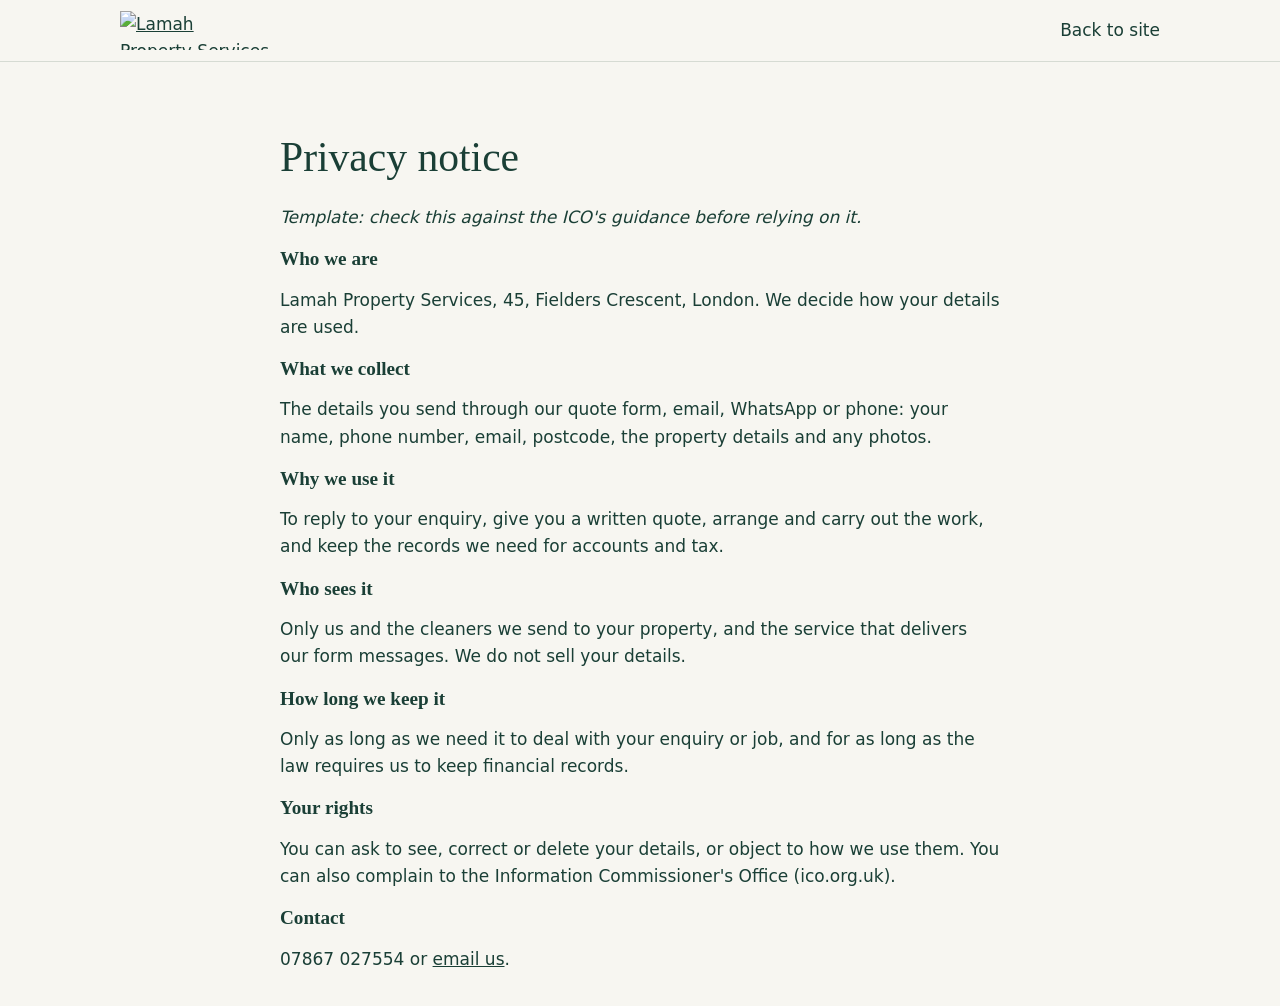
==== privacy.html @ 09824ab2 "Add files via upload" ====
<!DOCTYPE html>
<html lang="en-GB"><head><meta charset="utf-8"><meta name="viewport" content="width=device-width, initial-scale=1">
<title>Privacy notice | Lamah Property Services</title><link rel="stylesheet" href="style.css"></head>
<body><header class="top"><div class="in"><a href="index.html" class="brand"><img src="assets/logo.svg" alt="Lamah Property Services" width="150" height="39"></a><nav><a href="index.html">Back to site</a></nav></div></header>
<main class="in sec" style="max-width:760px"><h1 style="font-size:2.6rem">Privacy notice</h1>
<p><em>Template: check this against the ICO's guidance before relying on it.</em></p>
<h3>Who we are</h3><p>Lamah Property Services, 45, Fielders Crescent, London. We decide how your details are used.</p>
<h3>What we collect</h3><p>The details you send through our quote form, email, WhatsApp or phone: your name, phone number, email, postcode, the property details and any photos.</p>
<h3>Why we use it</h3><p>To reply to your enquiry, give you a written quote, arrange and carry out the work, and keep the records we need for accounts and tax.</p>
<h3>Who sees it</h3><p>Only us and the cleaners we send to your property, and the service that delivers our form messages. We do not sell your details.</p>
<h3>How long we keep it</h3><p>Only as long as we need it to deal with your enquiry or job, and for as long as the law requires us to keep financial records.</p>
<h3>Your rights</h3><p>You can ask to see, correct or delete your details, or object to how we use them. You can also complain to the Information Commissioner's Office (ico.org.uk).</p>
<h3>Contact</h3><p>07867 027554 or <a data-mail="Privacy request">email us</a>.</p></main>
<script>const EMAIL="contact@lamahservices.com";document.querySelectorAll("[data-mail]").forEach(e=>e.href="mailto:"+EMAIL+"?subject="+encodeURIComponent(e.dataset.mail));</script></body></html>
---- style.css ----
:root{--g:#1A3F36;--c:#F7F6F1;--t:#E8EBE5;--m:#55706A}
*{box-sizing:border-box}html{scroll-behavior:smooth;scroll-padding-top:84px}
body{margin:0;background:var(--c);color:var(--g);font:400 1.0625rem/1.6 "DM Sans",system-ui,sans-serif;padding-bottom:env(safe-area-inset-bottom)}
h1,h2,h3{font-family:Lora,Georgia,serif;font-weight:500;line-height:1.12;margin:0 0 .55em}
h1{font-size:clamp(2.6rem,7vw,4.6rem);max-width:13ch}h2{font-size:clamp(1.8rem,4vw,2.6rem)}h3{font-size:1.2rem;font-weight:600}
a{color:inherit}:focus-visible{outline:3px solid var(--g);outline-offset:3px}
.in{max-width:1080px;margin:0 auto;padding:0 1.25rem}.sec{padding-top:4.5rem;padding-bottom:1rem}
.top{position:sticky;top:0;z-index:5;background:rgba(247,246,241,.94);backdrop-filter:blur(8px);border-bottom:1px solid #d6dbd3}
.top .in{display:flex;align-items:center;justify-content:space-between;gap:1rem;padding-top:.7rem;padding-bottom:.7rem}
.brand img{display:block;height:auto}nav{display:flex;align-items:center;gap:1.3rem;font-weight:500}nav a{text-decoration:none}nav a:not(.btn):hover{text-decoration:underline}
.btn{display:inline-block;padding:.85rem 1.5rem;border-radius:999px;background:var(--g);color:var(--c);text-decoration:none;font:600 1rem "DM Sans",sans-serif;border:2px solid var(--g);cursor:pointer}
.btn.sm{padding:.45rem 1.1rem}.btn.ghost{background:transparent;color:var(--g)}.btn.light{background:var(--c);color:var(--g);border-color:var(--c)}.btn:hover{opacity:.88}
.actions{display:flex;gap:.8rem;flex-wrap:wrap}
.hero{display:grid;grid-template-columns:1.25fr 1fr;gap:3.5rem;align-items:center;padding-top:4rem;padding-bottom:4.5rem}
.lead{font-size:1.25rem;max-width:36ch}
.check{background:var(--t);border-radius:14px;padding:1.7rem 1.9rem;border-left:6px solid var(--g)}
.check h2{font-size:1.4rem}.check ul{list-style:none;margin:0 0 1rem;padding:0}
.check li{position:relative;padding:.5rem 0 .5rem 2.1rem;border-bottom:1px solid #cdd3ca}
.check li::before{content:"";position:absolute;left:.25rem;top:.7rem;width:.55rem;height:1.05rem;border:solid var(--g);border-width:0 3px 3px 0;transform:rotate(40deg);opacity:0;animation:tk .35s forwards}
.check li:nth-child(1)::before{animation-delay:.5s}.check li:nth-child(2)::before{animation-delay:.9s}.check li:nth-child(3)::before{animation-delay:1.3s}.check li:nth-child(4)::before{animation-delay:1.7s}.check li:nth-child(5)::before{animation-delay:2.1s}.check li:nth-child(6)::before{animation-delay:2.5s}
@keyframes tk{to{opacity:1}}
.check p{margin:0;color:var(--m);font-size:.95rem}
.band{background:var(--g);color:var(--c)}.three{display:grid;grid-template-columns:repeat(3,1fr);gap:2rem;padding-top:2.4rem;padding-bottom:2.4rem}
.three p{margin:0;opacity:.92}.three strong{display:block;font:600 1.6rem Lora,serif;margin-bottom:.2rem;opacity:1}
.intro{max-width:60ch;color:var(--m)}
.cards{list-style:none;margin:1.8rem 0 0;padding:0;display:grid;grid-template-columns:repeat(auto-fit,minmax(300px,1fr));gap:1rem}
.cards li{background:var(--t);padding:1.3rem 1.5rem;border-radius:12px}.cards h3{margin-bottom:.3rem}
.est{background:var(--t);margin-top:4.5rem}.est .sec{padding-bottom:4.5rem;padding-top:4rem}
.est-grid{display:grid;grid-template-columns:1.2fr 1fr;gap:2rem;margin-top:1.8rem}
#calc{display:grid;gap:1rem}label{display:grid;gap:.35rem;font-weight:500}
select,input:not([type=checkbox]),textarea{font:inherit;padding:.75rem .9rem;border:1.5px solid var(--g);border-radius:8px;background:var(--c);color:var(--g);width:100%}
.result{background:var(--g);color:var(--c);border-radius:14px;padding:1.8rem;align-self:start}
.result .small{font-size:.92rem;opacity:.85;margin:0 0 .6rem}.big{font:600 3.2rem/1 Lora,serif;margin:0 0 .8rem}
#lines{list-style:none;padding:0;margin:0 0 1rem}#lines li{display:flex;justify-content:space-between;padding:.35rem 0;border-bottom:1px solid rgba(247,246,241,.25)}
.tables{display:grid;grid-template-columns:1fr 1fr;gap:2rem;margin:1.5rem 0 2rem}
table{width:100%;border-collapse:collapse;border-top:2px solid var(--g);border-bottom:1px solid var(--g)}
td{padding:.6rem .8rem}td:last-child{text-align:right;font-weight:600}tr:nth-child(odd){background:var(--t)}td small{display:block;color:var(--m);font-weight:400}
.note{color:var(--m);max-width:70ch;margin-top:1.2rem;font-size:.97rem}
.steps{padding-left:1.4rem;max-width:60ch}.steps li{padding:.35rem 0 .35rem .4rem}
details{border-top:1px solid var(--g);padding:1rem 0;max-width:760px}details:last-of-type{border-bottom:1px solid var(--g)}
summary{font:600 1.15rem Lora,serif;cursor:pointer}details p{margin:.7rem 0 0;color:var(--m)}
.quote{background:var(--g);color:var(--c);margin-top:4.5rem}.quote .sec{padding-bottom:4.5rem}.quote .intro{color:#c9d3cd}
.grid2{display:grid;grid-template-columns:1fr 1fr;gap:1rem;margin-bottom:1rem}.quote form{display:grid;gap:1rem;max-width:760px}
.quote select,.quote input:not([type=checkbox]),.quote textarea{background:var(--c)}
.consent{display:flex;gap:.6rem;align-items:flex-start;font-weight:400;font-size:.95rem}.consent input{width:auto;margin-top:.3rem}
.hp{position:absolute;left:-9999px}#status{margin:0;min-height:1.5em}.direct{margin-top:2rem}
footer{display:flex;justify-content:space-between;gap:1rem;flex-wrap:wrap;padding-top:1.5rem;padding-bottom:5rem;color:var(--m);font-size:.92rem}
.mbar{display:none}
@media(max-width:800px){.hero,.est-grid,.tables,.three,.grid2{grid-template-columns:1fr}.hero{gap:2rem;padding-top:2.5rem}nav a:not(.btn){display:none}
.mbar{display:grid;grid-template-columns:repeat(3,1fr);position:fixed;bottom:0;left:0;right:0;background:var(--g);z-index:6}.mbar a{color:var(--c);text-align:center;padding:.9rem;text-decoration:none;font-weight:600;border-left:1px solid rgba(247,246,241,.3)}}
@media(prefers-reduced-motion:reduce){html{scroll-behavior:auto}.check li::before{animation:none;opacity:1}}
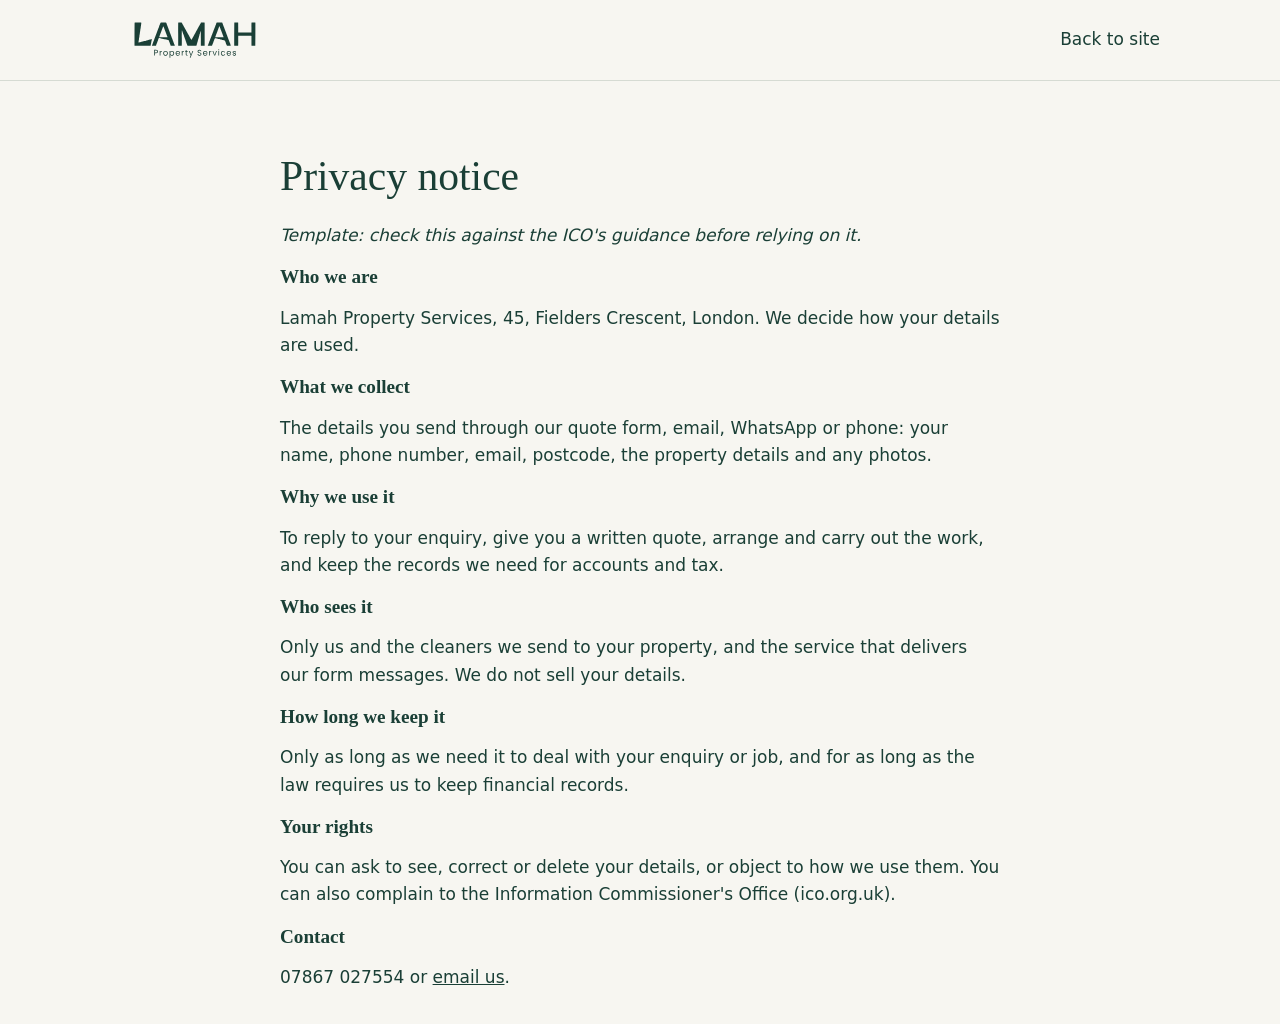
==== commit c48def31: "Update privacy.html" ====
--- a/privacy.html
+++ b/privacy.html
@@ -1,7 +1,7 @@
 <!DOCTYPE html>
 <html lang="en-GB"><head><meta charset="utf-8"><meta name="viewport" content="width=device-width, initial-scale=1">
 <title>Privacy notice | Lamah Property Services</title><link rel="stylesheet" href="style.css"></head>
-<body><header class="top"><div class="in"><a href="index.html" class="brand"><img src="assets/logo.svg" alt="Lamah Property Services" width="150" height="39"></a><nav><a href="index.html">Back to site</a></nav></div></header>
+<body><header class="top"><div class="in"><a href="index.html" class="brand"><img src="logo.svg" alt="Lamah Property Services" width="150" height="39"></a><nav><a href="index.html">Back to site</a></nav></div></header>
 <main class="in sec" style="max-width:760px"><h1 style="font-size:2.6rem">Privacy notice</h1>
 <p><em>Template: check this against the ICO's guidance before relying on it.</em></p>
 <h3>Who we are</h3><p>Lamah Property Services, 45, Fielders Crescent, London. We decide how your details are used.</p>
--- a/style.css
+++ b/style.css
@@ -8,27 +8,43 @@
 .top{position:sticky;top:0;z-index:5;background:rgba(247,246,241,.94);backdrop-filter:blur(8px);border-bottom:1px solid #d6dbd3}
 .top .in{display:flex;align-items:center;justify-content:space-between;gap:1rem;padding-top:.7rem;padding-bottom:.7rem}
 .brand img{display:block;height:auto}nav{display:flex;align-items:center;gap:1.3rem;font-weight:500}nav a{text-decoration:none}nav a:not(.btn):hover{text-decoration:underline}
-.btn{display:inline-block;padding:.85rem 1.5rem;border-radius:999px;background:var(--g);color:var(--c);text-decoration:none;font:600 1rem "DM Sans",sans-serif;border:2px solid var(--g);cursor:pointer}
-.btn.sm{padding:.45rem 1.1rem}.btn.ghost{background:transparent;color:var(--g)}.btn.light{background:var(--c);color:var(--g);border-color:var(--c)}.btn:hover{opacity:.88}
+.btn{display:inline-block;padding:.85rem 1.5rem;border-radius:999px;background:var(--g);color:var(--c);text-decoration:none;font:600 1rem "DM Sans",sans-serif;border:2px solid var(--g);cursor:pointer;transition:transform .15s,opacity .15s}
+.btn.sm{padding:.45rem 1.1rem}.btn.ghost{background:transparent;color:var(--g)}.btn.light{background:var(--c);color:var(--g);border-color:var(--c)}.btn:hover{opacity:.9;transform:translateY(-1px)}
 .actions{display:flex;gap:.8rem;flex-wrap:wrap}
 .hero{display:grid;grid-template-columns:1.25fr 1fr;gap:3.5rem;align-items:center;padding-top:4rem;padding-bottom:4.5rem}
 .lead{font-size:1.25rem;max-width:36ch}
 .check{background:var(--t);border-radius:14px;padding:1.7rem 1.9rem;border-left:6px solid var(--g)}
-.check h2{font-size:1.4rem}.check ul{list-style:none;margin:0 0 1rem;padding:0}
+.tabs{display:flex;gap:.5rem;margin-bottom:1rem;border-bottom:1px solid #cdd3ca;padding-bottom:.75rem}
+.tab{background:transparent;border:none;font:600 .95rem "DM Sans",sans-serif;color:var(--m);cursor:pointer;padding:.35rem .75rem;border-radius:6px;transition:all .2s}
+.tab.active{background:var(--g);color:var(--c)}
+.tab:hover:not(.active){background:rgba(26,63,54,.08)}
+.check ul{list-style:none;margin:0 0 1rem;padding:0}
 .check li{position:relative;padding:.5rem 0 .5rem 2.1rem;border-bottom:1px solid #cdd3ca}
-.check li::before{content:"";position:absolute;left:.25rem;top:.7rem;width:.55rem;height:1.05rem;border:solid var(--g);border-width:0 3px 3px 0;transform:rotate(40deg);opacity:0;animation:tk .35s forwards}
-.check li:nth-child(1)::before{animation-delay:.5s}.check li:nth-child(2)::before{animation-delay:.9s}.check li:nth-child(3)::before{animation-delay:1.3s}.check li:nth-child(4)::before{animation-delay:1.7s}.check li:nth-child(5)::before{animation-delay:2.1s}.check li:nth-child(6)::before{animation-delay:2.5s}
+.check li::before{content:"";position:absolute;left:.25rem;top:.7rem;width:.55rem;height:1.05rem;border:solid var(--g);border-width:0 3px 3px 0;transform:rotate(40deg);opacity:0;animation:tk .3s forwards}
+.check li:nth-child(1)::before{animation-delay:.05s}.check li:nth-child(2)::before{animation-delay:.12s}.check li:nth-child(3)::before{animation-delay:.19s}.check li:nth-child(4)::before{animation-delay:.26s}.check li:nth-child(5)::before{animation-delay:.33s}.check li:nth-child(6)::before{animation-delay:.4s}
 @keyframes tk{to{opacity:1}}
 .check p{margin:0;color:var(--m);font-size:.95rem}
 .band{background:var(--g);color:var(--c)}.three{display:grid;grid-template-columns:repeat(3,1fr);gap:2rem;padding-top:2.4rem;padding-bottom:2.4rem}
 .three p{margin:0;opacity:.92}.three strong{display:block;font:600 1.6rem Lora,serif;margin-bottom:.2rem;opacity:1}
 .intro{max-width:60ch;color:var(--m)}
 .cards{list-style:none;margin:1.8rem 0 0;padding:0;display:grid;grid-template-columns:repeat(auto-fit,minmax(300px,1fr));gap:1rem}
-.cards li{background:var(--t);padding:1.3rem 1.5rem;border-radius:12px}.cards h3{margin-bottom:.3rem}
+.cards li{background:var(--t);padding:1.3rem 1.5rem;border-radius:12px;transition:transform .2s ease,box-shadow .2s ease}
+.cards li:hover{transform:translateY(-4px);box-shadow:0 10px 24px rgba(26,63,54,.08)}
+.cards h3{margin-bottom:.3rem}
 .est{background:var(--t);margin-top:4.5rem}.est .sec{padding-bottom:4.5rem;padding-top:4rem}
 .est-grid{display:grid;grid-template-columns:1.2fr 1fr;gap:2rem;margin-top:1.8rem}
 #calc{display:grid;gap:1rem}label{display:grid;gap:.35rem;font-weight:500}
 select,input:not([type=checkbox]),textarea{font:inherit;padding:.75rem .9rem;border:1.5px solid var(--g);border-radius:8px;background:var(--c);color:var(--g);width:100%}
+.lbl{display:block;font-weight:500;margin-bottom:.4rem}
+.pills{display:flex;gap:.5rem;flex-wrap:wrap}
+.pill{flex:1;padding:.7rem .9rem;border:1.5px solid var(--g);border-radius:8px;background:var(--c);color:var(--g);font:600 .95rem "DM Sans",sans-serif;cursor:pointer;transition:.15s}
+.pill.active{background:var(--g);color:var(--c)}
+.steppers{display:grid;gap:.6rem}
+.step-row{display:flex;justify-content:space-between;align-items:center;background:var(--c);padding:.55rem .9rem;border-radius:8px;border:1.5px solid #cdd3ca;font-weight:500}
+.stepper{display:flex;align-items:center;gap:.4rem}
+.stepper button{width:32px;height:32px;border-radius:6px;border:1.5px solid var(--g);background:transparent;color:var(--g);font-weight:700;font-size:1.1rem;cursor:pointer;transition:.15s}
+.stepper button:hover{background:var(--g);color:var(--c)}
+.stepper input{width:36px;text-align:center;border:none;background:transparent;padding:0;font-weight:600}
 .result{background:var(--g);color:var(--c);border-radius:14px;padding:1.8rem;align-self:start}
 .result .small{font-size:.92rem;opacity:.85;margin:0 0 .6rem}.big{font:600 3.2rem/1 Lora,serif;margin:0 0 .8rem}
 #lines{list-style:none;padding:0;margin:0 0 1rem}#lines li{display:flex;justify-content:space-between;padding:.35rem 0;border-bottom:1px solid rgba(247,246,241,.25)}
